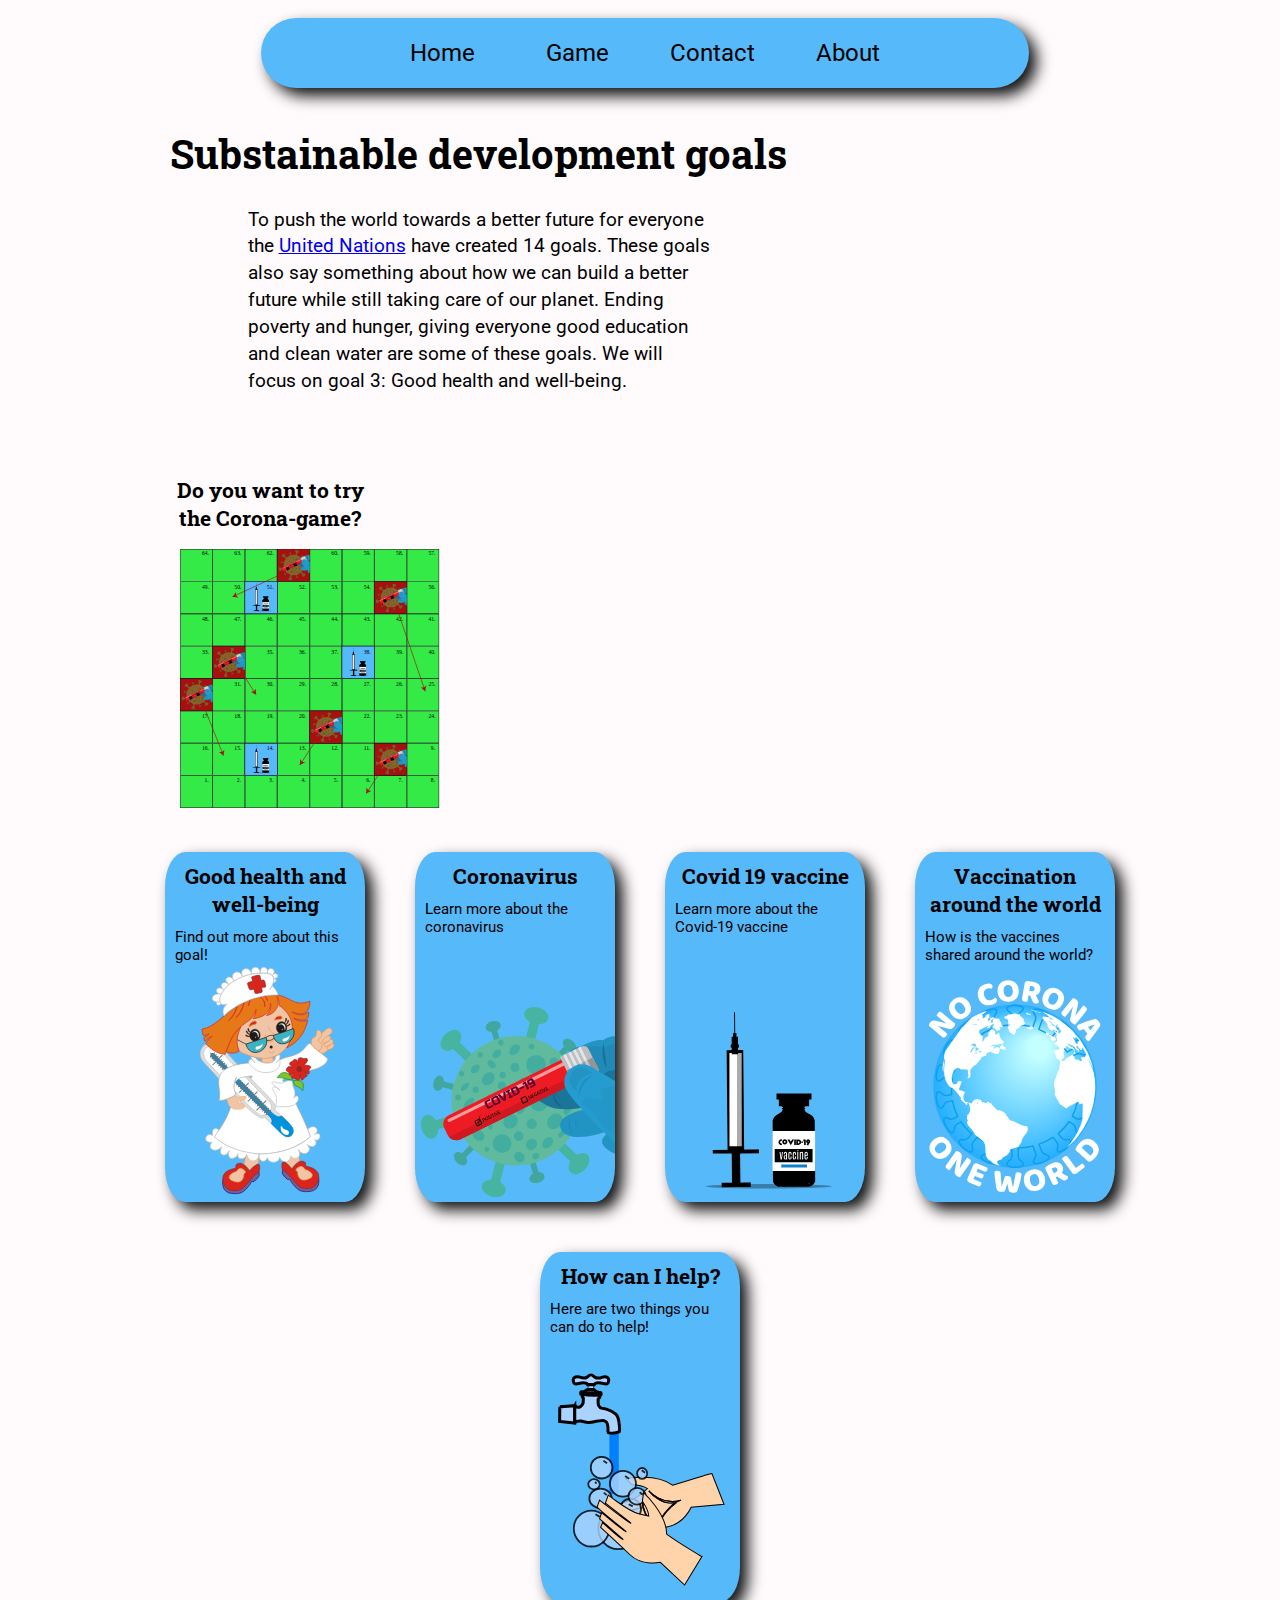
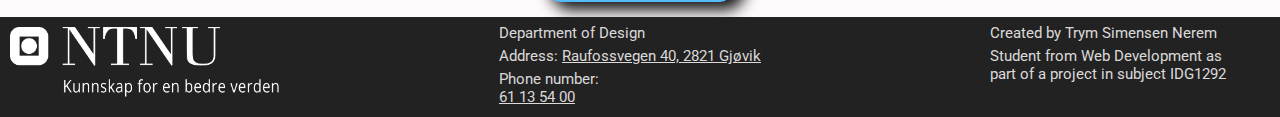
==== water/index.html @ eeb685d7 "first commit" ====
<!DOCTYPE html>
<html lang="en">
  <head>
    <meta charset="UTF-8" />
    <meta http-equiv="X-UA-Compatible" content="IE=edge" />
    <meta name="viewport" content="width=device-width, initial-scale=1.0" />
    <title>Home</title>
    <link rel="stylesheet" href="style.css" />
  </head>
  <body>
    <div class="grid">
      <header>
        <div class="nav flex">
          <ul>
            <li><a href="index.html">Home</a></li>
            <li><a href="game.html">Game</a></li>
            <li><a href="contact.html">Contact</a></li>
            <li><a href="about.html">About</a></li>
          </ul>
        </div>
      </header>
      <main>
        <div class="flex row1">
          <article class="intro">
            <h1>Substainable development goals</h1>
            <p>
              To push the world towards a better future for everyone the
              <a href="https://www.un.org/en/" class="txtlink"
                >United Nations</a
              >
              have created 14 goals. These goals also say something about how we
              can build a better future while still taking care of our planet.
              Ending poverty and hunger, giving everyone good education and
              clean water are some of these goals. We will focus on goal 3: Good
              health and well-being.
            </p>
          </article>
          <a id="game" href="game.html">
            <div class="gamead">
              <h2>Do you want to try the Corona-game?</h2>
              <img
                id="coronagame"
                src="img/coronagame.svg"
                alt="link to the corona-games"
              />
            </div>
          </a>
        </div>
        <div class="cards flex">
          <div class="card card4">
            <h2>Good health and well-being</h2>
            <p>Find out more about this goal!</p>
            <p class="cardtext">
              With this goal the United Nations wants to give everyone healthy
              lives and well-being.
            </p>
            <p class="cardtext">
              For many people in poor countries it is not possible to see a
              doctor if you are sick, and giving birth can be very dangerous for
              the mother. These are some of the things this goal is made to
              improve.
            </p>
          </div>
          <div class="card card1">
            <h2>Coronavirus</h2>
            <p>Learn more about the coronavirus</p>
            <p class="cardtext">
              The coronavirus (COVID-19) is a virus that has been infecting over
              200 million since the end of 2019.
            </p>
            <p class="cardtext">
              Most people that get infected by this virus only get some mild
              symptoms like fever, cough, tiredness and loss of taste and smell.
              However the virus can still be very dangerous, especially for
              older people.
            </p>
          </div>
          <div class="card card2">
            <h2>Covid 19 vaccine</h2>
            <p>Learn more about the Covid-19 vaccine</p>
            <p class="cardtext">How can vaccines help us to fight COVID-19?</p>
            <p class="cardtext">
              The vaccines will highly reduce the chanses to get seriously ill
              from the virus. If a big part of a the population are vaccinated
              there will therefore be less pressure on the hospitals.
            </p>
          </div>
          <div class="card card3">
            <h2>Vaccination around the world</h2>
            <p>How is the vaccines shared around the world?</p>
            <p class="cardtext">
              Sadly there is a huge difference in how available the vaccines are
              for people in rich and poor countries.
            </p>
            <p class="cardtext">
              As of 30.11.2021
              <a href="https://africacdc.org/covid-19-vaccination/"
                >less than 7%</a
              >
              of the african population are fully vaccinated. At the same time
              in EU/EEA
              <a
                href="https://vaccinetracker.ecdc.europa.eu/public/extensions/COVID-19/vaccine-tracker.html#uptake-tab"
                >66%</a
              >
              of the population is fully vaccinated.
            </p>
          </div>

          <div class="card card5">
            <h2>How can I help?</h2>
            <p>Here are two things you can do to help!</p>
            <p class="cardtext">
              By protecting yourself you will also protect those around you. If
              you don't get the virus, you can't infect others.
            </p>
            <p class="cardtext">
              One easy step you can do to protect yourself is to clean your
              hands often with soap or hand sanitiser. Another important way you
              can help is by testing yourself for COVID-19 if you get sick.
            </p>
          </div>
        </div>
      </main>
      <footer>
        <img
          id="big"
          class="ntnu"
          src="img/ntnu-logo.png"
          alt="Logo for NTNU"
        />
        <img
          id="small"
          src="img/ntnu-logo-small.png"
          alt="Logo for NTNU"
          class="ntnu"
        />
        <div class="ntnuinfo">
          <p>Department of Design</p>
          <p>
            Address:
            <a href="https://goo.gl/maps/CFLM8p7Wyyj4kbQNA" target="_blank"
              >Raufossvegen 40, 2821 Gjøvik</a
            >
          </p>
          <p>
            Phone number: <a class="phone" href="tel:61135400">61 13 54 00</a>
          </p>
        </div>
        <div class="ntnuinfo info-right">
          <p>Created by Trym Simensen Nerem</p>
          <p>
            Student from Web Development as part of a project in subject IDG1292
          </p>
        </div>
      </footer>
    </div>
  </body>
</html>
---- water/style.css ----
@import url('https://fonts.googleapis.com/css2?family=Roboto&display=swap');
@import url('https://fonts.googleapis.com/css2?family=Roboto+Slab:wght@400&display=swap');

body {
    min-height: 100vh;
    margin: 0;
    background-color: #fffbfc;
    font-family: 'Roboto', sans-serif;
}

.grid {
    min-height: 100vh;
    display: grid;
    grid-template-columns: 100px 1fr 100px;
    grid-template-rows: 100px 1fr 100px;
    grid-template-areas: 
        "h h h"
        "l m r"
        "f f f";
}

header {
    grid-area: h;
    display: flex;
    padding-left: 5px;
    padding-top: 5px;
    align-items: center;
}

main {
    grid-area: m;
    width: auto;
}

footer {
    grid-area: f;
    background-color: #222222;
    height: 100px;
    display: flex;
    justify-content: space-between;
}

h1, h2, h3 {
    text-align: center;
    font-family: 'Roboto Slab', serif;}

h1 {
    font-size: 2.5rem;
}

h2 {
    font-size: 1.3rem;
}

p {
    font-size: 0.95rem;
}

.nav {
    background: #56b9f9;
    height: 70px;
    width: 60vw;
    grid-area: h;
    position: relative;
    left: 20vw;
    border-radius: 35px;
    align-items: center;
    box-shadow: 8px 8px 15px #111111;
}

ul {
    display: flex;
    width: 100%;
    gap: 15px;
    justify-content: center;
    align-items: center;
    padding-inline-start: 0;
}

.nav > ul > li {
    display: inline;
    width: 110px;
    padding: 0 5px;
    text-align: center;
}

li > a {
    color: black;
    font-size: 150%;
    text-decoration: none;
}

#game {
    text-decoration: none;
    align-self:center;
    min-width: 260px;
}

li > a:hover {
    font-size: 180%;
}

.flex {
    display: flex;
    justify-content: center;
}

img.ntnu {
    height: 70px;
    margin: 10px 0 0 10px;
    display: block;
    margin-block-end: 0rem;
}

img#small {
    display: none;
}

.ntnuinfo {
    margin: 2px 10px 0px;
    height: 98px;
    display: flex;
    flex-direction: column;
}

.ntnuinfo > p {
    color: #fffbfcd8;
    margin: 5px 0 0 10px;
}

.ntnuinfo > p > a {
    color: #fffbfcd8;
}

.info-right {
    width: 30ch;
    margin-right: 30px;
}

.row1 {
    justify-content: space-between;
    gap: 4rem;
    max-width: 940px;
    flex-wrap: wrap;
    margin-left: auto;
    margin-right: auto;
}

.intro > p {
    line-height: 1.4;
    font-size: 1.2rem;
    width: 42ch;
    margin: auto;
}

.gamead {
    max-width: 30vw;
}

.gamead > h2 {
    width: 200px;
    color: black;
    text-decoration: none;
}

#coronagame {
    height: 60%;
    min-height: 250px;
    position: relative;
    left: 10px;
}

.cards {
    gap: 50px;
    margin: 40px 0 15px;
    height: auto;
    flex-wrap: wrap;
    justify-content: center;
}

a.home-button {
    text-decoration: none;
    color: black;
    background-color: rgb(86,185,249);
    width: 70px;
    height: 70px;
    border-radius: 45%;
    display: flex;
    align-items: center;
    justify-content: center;
    box-shadow: 6px 6px 15px #111111;
}

div.home-button {
    font-size: 150%;
}

.card {
    width: 200px;
    height: 350px;
    border-radius: 10%;
    background-color: rgb(86,185,249);
    overflow: hidden;
    background-size: contain;
    background-repeat: no-repeat;
    background-position: bottom;
    transition: transform .2s;
    box-shadow: 8px 8px 15px #111111;
}

.cardtext{
    position: relative;
    top: 280px;
    transition: transform .4s;
    left: -5px;
}

.cardtext::before {
    content: '';
    width: 150%;
    position: absolute;
    height: 200%;
    box-shadow: inset 5px 0 0 500px rgb(86,185,249);
    z-index: -1;
}

.card:hover {
    transform: scale(1.2);
}

.card:hover .cardtext {
    transform: translateY(-330px);
}

.card1{
    background-image: url(img/covid-19-positive.svg);
}

.card2{
    background-image: url(img/covid-19-vaccine.svg);
}

.card3{
    background-image: url(img/corona-world.svg);
}

.card4 {
    background-image: url(img/good-health.svg);
}

.card5 {
    background-image: url(img/wash-hands.svg);
}

.card > * {
    margin: 10px;
}

.rules {
    width: 550px;
    margin-bottom: 40px;
}

article > p {
    width: 50ch;
    margin: auto;
    font-size: 1rem;
    margin-bottom: 10px;
}

ul.game {
    display: block;
    width: 50ch;
    margin: auto;
}

ul.game > li, a.phone {
    display: block;
}

.board {
    flex-direction: column;
    gap: 10px;
    width: 55%;
}

.game-page {
    margin: 40px 0 30px;
    flex-wrap: wrap;
}

#board {
    margin: 0;
    display: block;
}

.board > a {
    background: rgb(86,185,249);
    color: black;
    padding: 5px;
    text-decoration: none;
    border-radius: 5px;
    width: 150px;
    align-self: center;
    box-shadow: 3px 3px 6px #111111;
}

form {
    margin: auto;
    display: flex;
    align-items: center;
    flex-direction: column;
    margin-top: 42px;
}

form > div {
    background: #56b9f9;
    max-width: 506px;
    padding: 10px 15px 20px;
    margin: 10px 10px;
    border-radius: 30.5px;
    box-shadow: 6px 6px 10px #111111;
}

label {
    display: block;
}

button {
    background: #56b9f9;
    border-radius: 5px;
    margin-bottom: 15px;
}

input, textarea {
    max-width: 500px;
    width: 50vw;
}



@media only screen and (max-width: 1146px) {
    .row1 {
        justify-content: center;
        gap: 1rem;
    }
}

@media only screen and (max-width: 900px) {
    .ntnuinfo > p, article > p, ul.game {
        font-size: 0.7rem;
    }

    .ntnuinfo {
        margin: 2px 5px 0px;
    }

    li > a {
        font-size: 118%;
    }

    img.ntnu {
        height: 50px;
    }

    .grid {
        grid-template-areas:
        "h h h"
        "m m m"
        "f f f";
    }
}

@media only screen and (max-width: 600px) {
    .home-button {
        position: absolute;
    }
    li > a:hover {
        font-size: 118%;
    }
    .nav {
        width: 100%;
        border-radius: 0;
        box-shadow: none;
        height: 100px;
        left: 0;
        margin: 0;
    }
    header {
        padding: 0;
    }
    .card {
        box-shadow: none;
    }
    .card:hover {
        transform: scale(1.0);
    }
    h1 {
        font-size: 1.5rem;
        width: auto;
    }
    .intro > p{
        width: auto;
        margin: 0px 8px;
        line-height: 1.3;
    }
    
    img#big {
        display: none;
    }
    img#small {
        display: block;
    }
}

@media only screen and (max-width: 360px) {
    article > p, ul.game {
    width: auto;
    margin: 0px 10px;
    }
    .ntnuinfo {
        font-size: 0.6rem;
    }
}
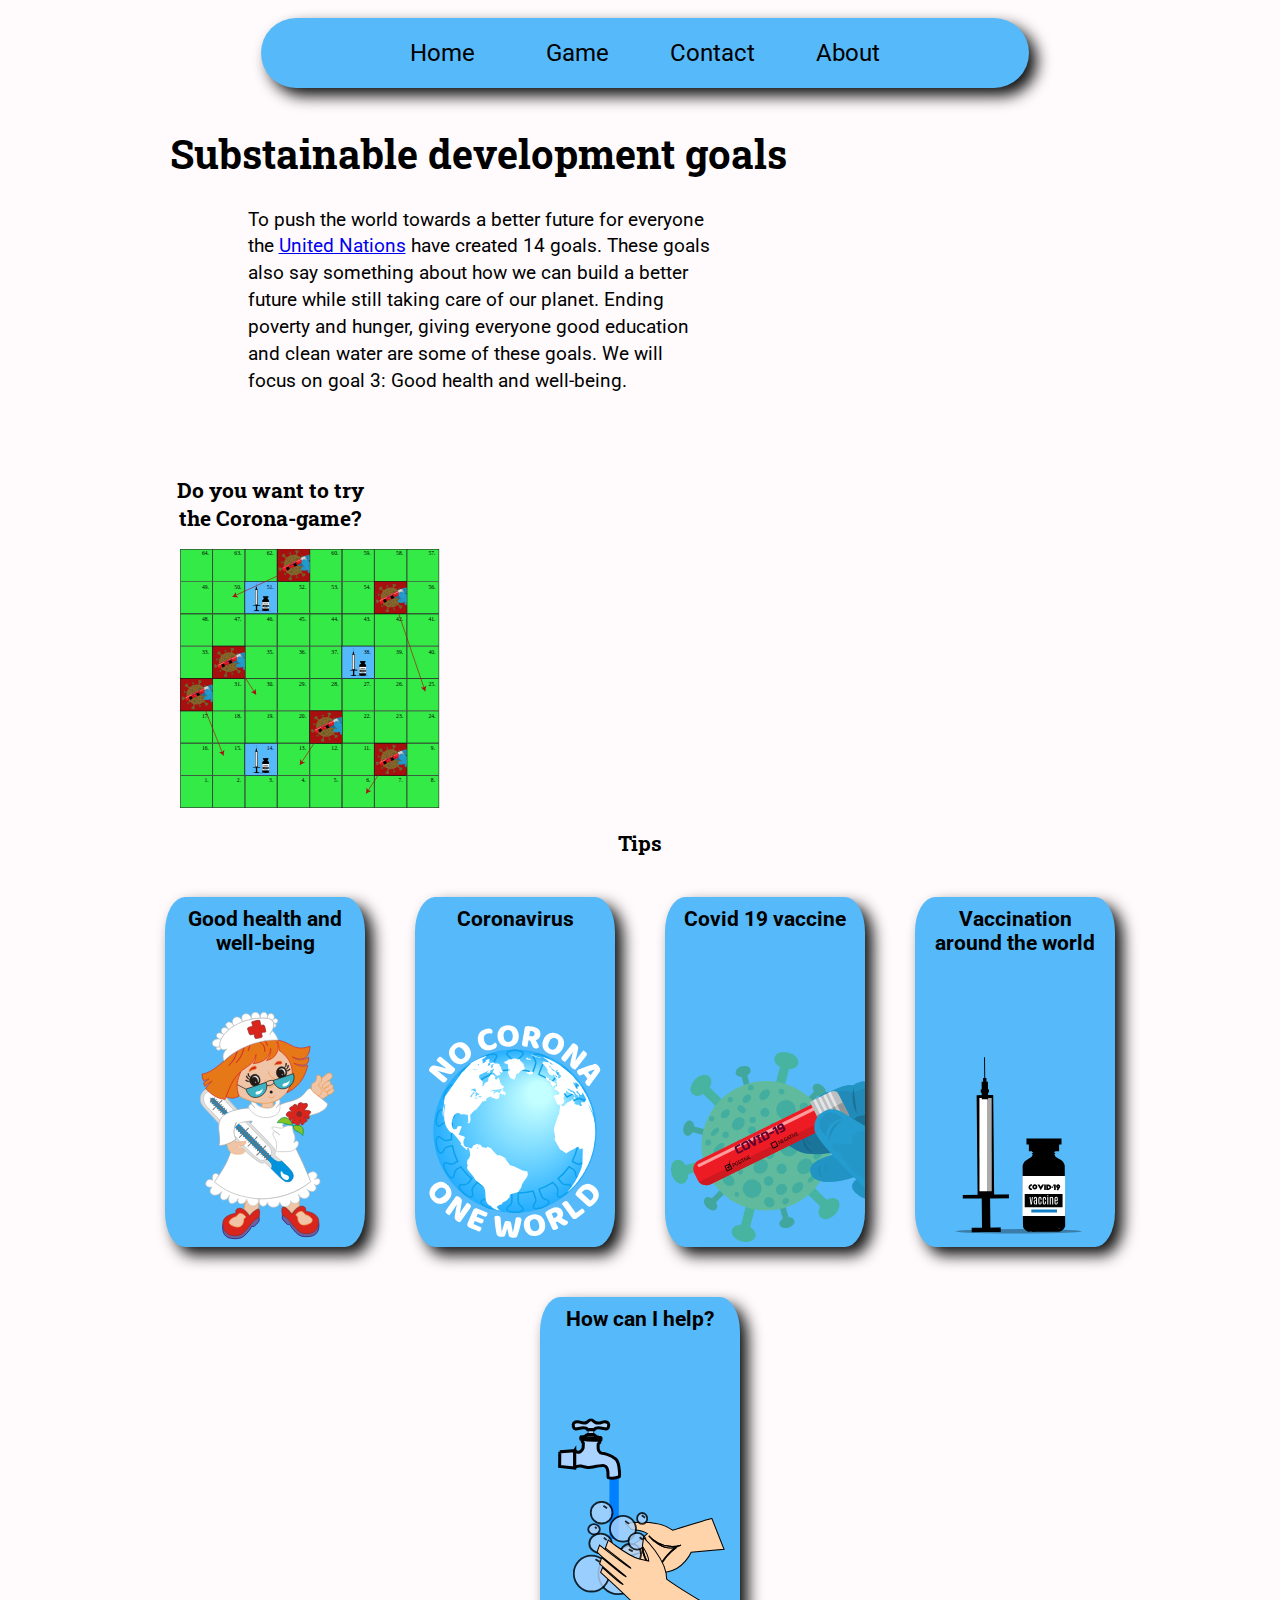
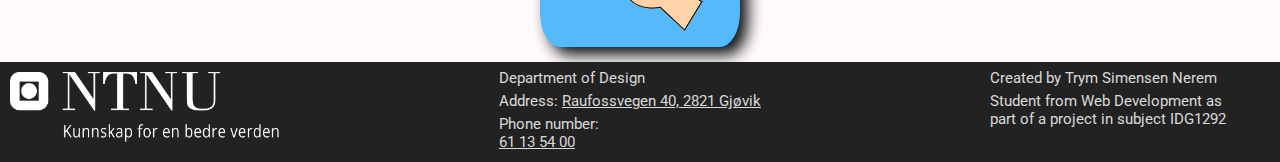
==== commit 5cdc4557: "cards are now web components" ====
--- a/water/index.html
+++ b/water/index.html
@@ -5,7 +5,7 @@
     <meta http-equiv="X-UA-Compatible" content="IE=edge" />
     <meta name="viewport" content="width=device-width, initial-scale=1.0" />
     <title>Home</title>
-    <link rel="stylesheet" href="style.css" />
+    <link rel="stylesheet" href="style2.css" />
   </head>
   <body>
     <div class="grid">
@@ -46,80 +46,13 @@
             </div>
           </a>
         </div>
+        <h2>Tips</h2>
         <div class="cards flex">
-          <div class="card card4">
-            <h2>Good health and well-being</h2>
-            <p>Find out more about this goal!</p>
-            <p class="cardtext">
-              With this goal the United Nations wants to give everyone healthy
-              lives and well-being.
-            </p>
-            <p class="cardtext">
-              For many people in poor countries it is not possible to see a
-              doctor if you are sick, and giving birth can be very dangerous for
-              the mother. These are some of the things this goal is made to
-              improve.
-            </p>
-          </div>
-          <div class="card card1">
-            <h2>Coronavirus</h2>
-            <p>Learn more about the coronavirus</p>
-            <p class="cardtext">
-              The coronavirus (COVID-19) is a virus that has been infecting over
-              200 million since the end of 2019.
-            </p>
-            <p class="cardtext">
-              Most people that get infected by this virus only get some mild
-              symptoms like fever, cough, tiredness and loss of taste and smell.
-              However the virus can still be very dangerous, especially for
-              older people.
-            </p>
-          </div>
-          <div class="card card2">
-            <h2>Covid 19 vaccine</h2>
-            <p>Learn more about the Covid-19 vaccine</p>
-            <p class="cardtext">How can vaccines help us to fight COVID-19?</p>
-            <p class="cardtext">
-              The vaccines will highly reduce the chanses to get seriously ill
-              from the virus. If a big part of a the population are vaccinated
-              there will therefore be less pressure on the hospitals.
-            </p>
-          </div>
-          <div class="card card3">
-            <h2>Vaccination around the world</h2>
-            <p>How is the vaccines shared around the world?</p>
-            <p class="cardtext">
-              Sadly there is a huge difference in how available the vaccines are
-              for people in rich and poor countries.
-            </p>
-            <p class="cardtext">
-              As of 30.11.2021
-              <a href="https://africacdc.org/covid-19-vaccination/"
-                >less than 7%</a
-              >
-              of the african population are fully vaccinated. At the same time
-              in EU/EEA
-              <a
-                href="https://vaccinetracker.ecdc.europa.eu/public/extensions/COVID-19/vaccine-tracker.html#uptake-tab"
-                >66%</a
-              >
-              of the population is fully vaccinated.
-            </p>
-          </div>
-
-          <div class="card card5">
-            <h2>How can I help?</h2>
-            <p>Here are two things you can do to help!</p>
-            <p class="cardtext">
-              By protecting yourself you will also protect those around you. If
-              you don't get the virus, you can't infect others.
-            </p>
-            <p class="cardtext">
-              One easy step you can do to protect yourself is to clean your
-              hands often with soap or hand sanitiser. Another important way you
-              can help is by testing yourself for COVID-19 if you get sick.
-            </p>
-          </div>
+          <card-info id="good-health"><h3>S</h3></card-info>
+          <card-info id="corona-virus"></card-info>
+          <card-info id="vaccine"></card-info>
+          <card-info id="vaccination"></card-info>
+          <card-info id="howto-help"></card-info>
         </div>
       </main>
       <footer>
@@ -155,5 +88,55 @@
         </div>
       </footer>
     </div>
+    <script type="module" src="./card.js"></script>
+    <script type="module" defer>
+      const goodHealth = {
+        title: "Good health and well-being",
+        text: [
+          "With this goal the United Nations wants to give everyone healthy lives and well-being.",
+          "For many people in poor countries it is not possible to see a doctor if you are sick, and giving birth can be very dangerous for the mother. These are some of the things this goal is made to improve.",
+        ],
+        intro: "Find out more about this goal!",
+      };
+      const corona = {
+        title: "Coronavirus",
+        text: [
+          "The coronavirus (COVID-19) is a virus that has been infecting over 200 million since the end of 2019.",
+          "Most people that get infected by this virus only get some mild symptoms like fever, cough, tiredness and loss of taste and smell. However the virus can still be very dangerous, especially for older people.",
+        ],
+        intro: "Learn more about the coronavirus",
+      };
+      const vaccine = {
+        title: "Covid 19 vaccine",
+        text: [
+          "How can vaccines help us to fight COVID-19?",
+          "The vaccines will highly reduce the chanses to get seriously ill from the virus. If a big part of a the population are vaccinated there will therefore be less pressure on the hospitals.",
+        ],
+        intro: "Learn more about the Covid-19 vaccine",
+      };
+
+      const vaccination = {
+        title: "Vaccination around the world",
+        text: [
+          "Sadly there is a huge difference in how available the vaccines are for people in rich and poor countries.",
+          'As of 30.11.2021 <a href="https://africacdc.org/covid-19-vaccination/">less than 7%</a> of the african population are fully vaccinated. At the same time in EU/EEA <a href="https://vaccinetracker.ecdc.europa.eu/public/extensions/COVID-19/vaccine-tracker.html#uptake-tab" >66%</a> of the population is fully vaccinated.',
+        ],
+        intro: "How is the vaccines shared around the world?",
+      };
+      const help = {
+        title: "How can I help?",
+        text: [
+          "By protecting yourself you will also protect those around you. If you don't get the virus, you can't infect others.",
+          "One easy step you can do to protect yourself is to clean your hands often with soap or hand sanitiser. Another important way you can help is by testing yourself for COVID-19 if you get sick.",
+        ],
+        intro: "Here are two things you can do to help!",
+      };
+
+      document.getElementById("good-health")._setContent(goodHealth);
+      document.getElementById("corona-virus")._setContent(corona);
+      document.getElementById("vaccine")._setContent(vaccine);
+      document.getElementById("vaccination")._setContent(vaccination);
+      document.getElementById("howto-help")._setContent(help);
+    </script>
   </body>
 </html>
--- a/water/style2.css
+++ b/water/style2.css
@@ -0,0 +1,424 @@
+@import url('https://fonts.googleapis.com/css2?family=Roboto&display=swap');
+@import url('https://fonts.googleapis.com/css2?family=Roboto+Slab:wght@400&display=swap');
+
+body {
+    min-height: 100vh;
+    margin: 0;
+    background-color: #fffbfc;
+    font-family: 'Roboto', sans-serif;
+}
+
+.grid {
+    min-height: 100vh;
+    display: grid;
+    grid-template-columns: 100px 1fr 100px;
+    grid-template-rows: 100px 1fr 100px;
+    grid-template-areas: 
+        "h h h"
+        "l m r"
+        "f f f";
+}
+
+header {
+    grid-area: h;
+    display: flex;
+    padding-left: 5px;
+    padding-top: 5px;
+    align-items: center;
+}
+
+main {
+    grid-area: m;
+    width: auto;
+}
+
+footer {
+    grid-area: f;
+    background-color: #222222;
+    height: 100px;
+    display: flex;
+    justify-content: space-between;
+}
+
+h1, h2, h3 {
+    text-align: center;
+    font-family: 'Roboto Slab', serif;}
+
+h1 {
+    font-size: 2.5rem;
+}
+
+h2 {
+    font-size: 1.3rem;
+}
+
+p {
+    font-size: 0.95rem;
+}
+
+.nav {
+    background: #56b9f9;
+    height: 70px;
+    width: 60vw;
+    grid-area: h;
+    position: relative;
+    left: 20vw;
+    border-radius: 35px;
+    align-items: center;
+    box-shadow: 8px 8px 15px #111111;
+}
+
+ul {
+    display: flex;
+    width: 100%;
+    gap: 15px;
+    justify-content: center;
+    align-items: center;
+    padding-inline-start: 0;
+}
+
+.nav > ul > li {
+    display: inline;
+    width: 110px;
+    padding: 0 5px;
+    text-align: center;
+}
+
+li > a {
+    color: black;
+    font-size: 150%;
+    text-decoration: none;
+}
+
+#game {
+    text-decoration: none;
+    align-self:center;
+    min-width: 260px;
+}
+
+li > a:hover {
+    font-size: 180%;
+}
+
+.flex {
+    display: flex;
+    justify-content: center;
+}
+
+img.ntnu {
+    height: 70px;
+    margin: 10px 0 0 10px;
+    display: block;
+    margin-block-end: 0rem;
+}
+
+img#small {
+    display: none;
+}
+
+.ntnuinfo {
+    margin: 2px 10px 0px;
+    height: 98px;
+    display: flex;
+    flex-direction: column;
+}
+
+.ntnuinfo > p {
+    color: #fffbfcd8;
+    margin: 5px 0 0 10px;
+}
+
+.ntnuinfo > p > a {
+    color: #fffbfcd8;
+}
+
+.info-right {
+    width: 30ch;
+    margin-right: 30px;
+}
+
+.row1 {
+    justify-content: space-between;
+    gap: 4rem;
+    max-width: 940px;
+    flex-wrap: wrap;
+    margin-left: auto;
+    margin-right: auto;
+}
+
+.intro > p {
+    line-height: 1.4;
+    font-size: 1.2rem;
+    width: 42ch;
+    margin: auto;
+}
+
+.gamead {
+    max-width: 30vw;
+}
+
+.gamead > h2 {
+    width: 200px;
+    color: black;
+    text-decoration: none;
+}
+
+#coronagame {
+    height: 60%;
+    min-height: 250px;
+    position: relative;
+    left: 10px;
+}
+
+.cards {
+    gap: 50px;
+    margin: 40px 0 15px;
+    height: auto;
+    flex-wrap: wrap;
+    justify-content: center;
+}
+
+a.home-button {
+    text-decoration: none;
+    color: black;
+    background-color: rgb(86,185,249);
+    width: 70px;
+    height: 70px;
+    border-radius: 45%;
+    display: flex;
+    align-items: center;
+    justify-content: center;
+    box-shadow: 6px 6px 15px #111111;
+}
+
+div.home-button {
+    font-size: 150%;
+}
+
+.card, card-info {
+    width: 200px;
+    height: 350px;
+    border-radius: 10%;
+    background-color: rgb(86,185,249);
+    overflow: hidden;
+    background-size: contain;
+    background-repeat: no-repeat;
+    background-position: bottom;
+    transition: transform .2s;
+    box-shadow: 8px 8px 15px #111111;
+}
+
+.cardtext{
+    position: relative;
+    top: 280px;
+    transition: transform .4s;
+    left: -5px;
+}
+
+.cardtext::before {
+    content: '';
+    width: 150%;
+    position: absolute;
+    height: 200%;
+    box-shadow: inset 5px 0 0 500px rgb(86,185,249);
+    z-index: -1;
+}
+
+.card:hover, card-info:hover {
+    transform: scale(1.2);
+}
+
+.card:hover .cardtext {
+    transform: translateY(-330px);
+}
+
+#vaccine{
+    background-image: url(img/covid-19-positive.svg);
+}
+
+#vaccination{
+    background-image: url(img/covid-19-vaccine.svg);
+}
+
+#corona-virus{
+    background-image: url(img/corona-world.svg);
+}
+
+#good-health {
+    background-image: url(img/good-health.svg);
+}
+
+#howto-help {
+    background-image: url(img/wash-hands.svg);
+}
+
+.card > * {
+    margin: 10px;
+}
+
+.rules {
+    width: 550px;
+    margin-bottom: 40px;
+}
+
+article > p {
+    width: 50ch;
+    margin: auto;
+    font-size: 1rem;
+    margin-bottom: 10px;
+}
+
+ul.game {
+    display: block;
+    width: 50ch;
+    margin: auto;
+}
+
+ul.game > li, a.phone {
+    display: block;
+}
+
+.board {
+    flex-direction: column;
+    gap: 10px;
+    width: 55%;
+}
+
+.game-page {
+    margin: 40px 0 30px;
+    flex-wrap: wrap;
+}
+
+#board {
+    margin: 0;
+    display: block;
+}
+
+.board > a {
+    background: rgb(86,185,249);
+    color: black;
+    padding: 5px;
+    text-decoration: none;
+    border-radius: 5px;
+    width: 150px;
+    align-self: center;
+    box-shadow: 3px 3px 6px #111111;
+}
+
+form {
+    margin: auto;
+    display: flex;
+    align-items: center;
+    flex-direction: column;
+    margin-top: 42px;
+}
+
+form > div {
+    background: #56b9f9;
+    max-width: 506px;
+    padding: 10px 15px 20px;
+    margin: 10px 10px;
+    border-radius: 30.5px;
+    box-shadow: 6px 6px 10px #111111;
+}
+
+label {
+    display: block;
+}
+
+button {
+    background: #56b9f9;
+    border-radius: 5px;
+    margin-bottom: 15px;
+}
+
+input, textarea {
+    max-width: 500px;
+    width: 50vw;
+}
+
+
+
+@media only screen and (max-width: 1146px) {
+    .row1 {
+        justify-content: center;
+        gap: 1rem;
+    }
+}
+
+@media only screen and (max-width: 900px) {
+    .ntnuinfo > p, article > p, ul.game {
+        font-size: 0.7rem;
+    }
+
+    .ntnuinfo {
+        margin: 2px 5px 0px;
+    }
+
+    li > a {
+        font-size: 118%;
+    }
+
+    img.ntnu {
+        height: 50px;
+    }
+
+    .grid {
+        grid-template-areas:
+        "h h h"
+        "m m m"
+        "f f f";
+    }
+}
+
+@media only screen and (max-width: 600px) {
+    .home-button {
+        position: absolute;
+    }
+    li > a:hover {
+        font-size: 118%;
+    }
+    .nav {
+        width: 100%;
+        border-radius: 0;
+        box-shadow: none;
+        height: 100px;
+        left: 0;
+        margin: 0;
+    }
+    header {
+        padding: 0;
+    }
+    .card {
+        box-shadow: none;
+    }
+    .card:hover {
+        transform: scale(1.0);
+    }
+    h1 {
+        font-size: 1.5rem;
+        width: auto;
+    }
+    .intro > p{
+        width: auto;
+        margin: 0px 8px;
+        line-height: 1.3;
+    }
+    
+    img#big {
+        display: none;
+    }
+    img#small {
+        display: block;
+    }
+}
+
+@media only screen and (max-width: 360px) {
+    article > p, ul.game {
+    width: auto;
+    margin: 0px 10px;
+    }
+    .ntnuinfo {
+        font-size: 0.6rem;
+    }
+}